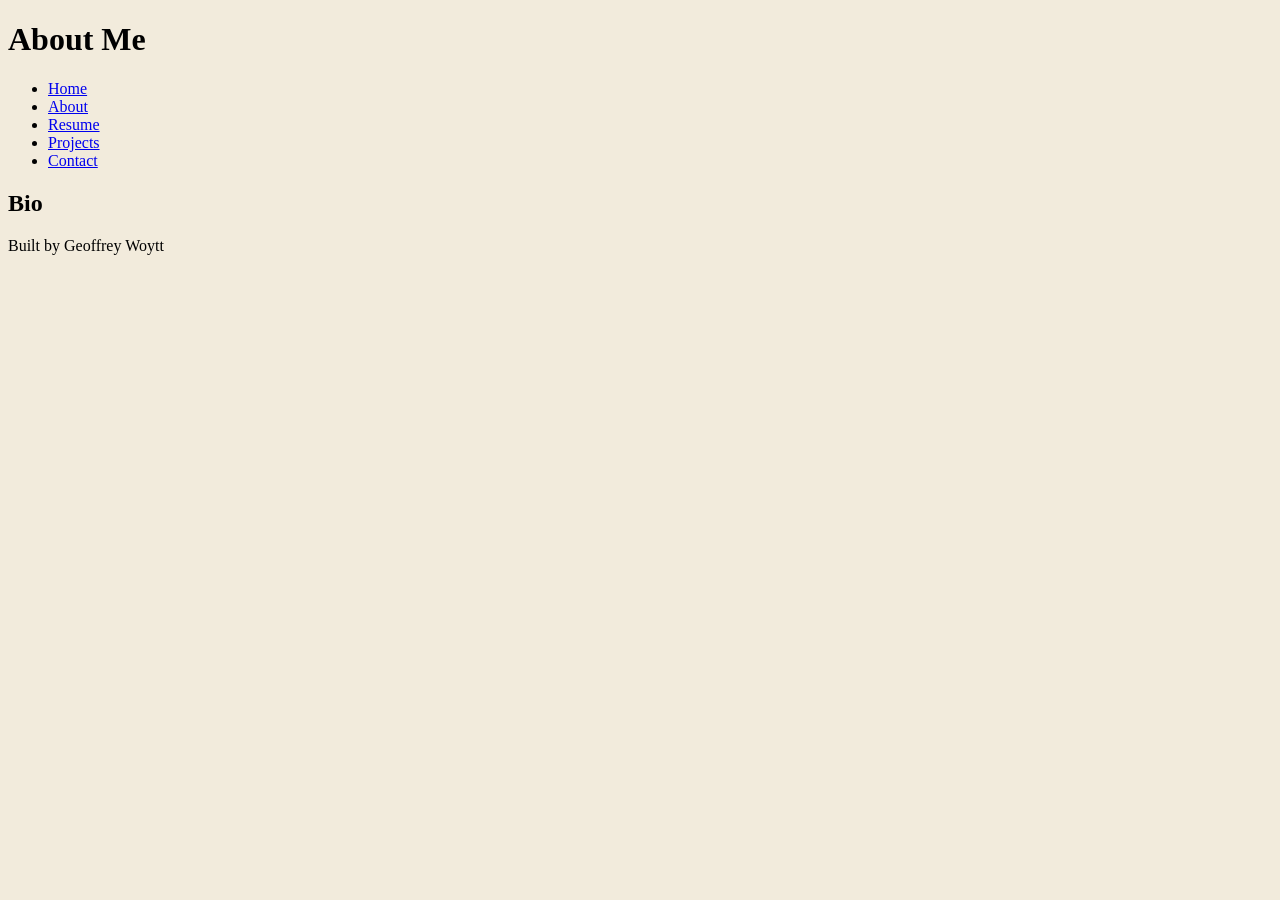
==== about.html @ 7e0a017f "Initialize GitHub portfolio Using the repo Geoff12889/myfirstportfolio as the launching point." ====
<!DOCTYPE html>
<html lang="en">
<head>
    <meta charset="UTF-8">
    <meta name="viewport" content="width=device-width, initial-scale=1.0">
    <link rel="stylesheet" href="./styles.css">
    <title>About Me</title>
</head>
<body>
    <header>
        <h1>About Me</h1>
    </header>
    <nav>
        <ul>
            <li><a href="./index.html">Home</a></li>
            <li><a href="./about.html">About</a></li>
            <li><a href="./resume.html">Resume</a></li>
            <li><a href="./projects.html">Projects</a></li>
            <li><a href="./contact.html">Contact</a></li>
        </ul>
    </nav>
    <main>
        <section>
            <h2>Bio</h2>
        </section>
    </main>
    <footer>
        <p>Built by Geoffrey Woytt</p>
    </footer>
</body>
</html>
---- styles.css ----
/* CSS by Geoffrey Woytt */

/* Color Palette

Theme extracted from
Clarimol — AI-Driven Drug Discovery Platform

By: Fulcrum Rocks Studio
https://www.behance.net/fulcrumrocks1

https://color.adobe.com/trends/Ui/ux

baby blue: #22B7F2
lime green: #ADD94E
yellow: #F2E307
gold: #F2CB05
light gray: #F2EBDC
*/

/* Color Theme Swatches in Hex */
.Clarimol-—-AI-Driven-Drug-Discovery-Platform-1-hex { color: #22B7F2; }
.Clarimol-—-AI-Driven-Drug-Discovery-Platform-2-hex { color: #ADD94E; }
.Clarimol-—-AI-Driven-Drug-Discovery-Platform-3-hex { color: #F2E307; }
.Clarimol-—-AI-Driven-Drug-Discovery-Platform-4-hex { color: #F2CB05; }
.Clarimol-—-AI-Driven-Drug-Discovery-Platform-5-hex { color: #F2EBDC; }

/* Color Theme Swatches in RGBA */
.Clarimol-—-AI-Driven-Drug-Discovery-Platform-1-rgba { color: rgba(33, 183, 242, 1); }
.Clarimol-—-AI-Driven-Drug-Discovery-Platform-2-rgba { color: rgba(172, 216, 78, 1); }
.Clarimol-—-AI-Driven-Drug-Discovery-Platform-3-rgba { color: rgba(242, 226, 7, 1); }
.Clarimol-—-AI-Driven-Drug-Discovery-Platform-4-rgba { color: rgba(242, 202, 4, 1); }
.Clarimol-—-AI-Driven-Drug-Discovery-Platform-5-rgba { color: rgba(242, 234, 220, 1); }

/* Color Theme Swatches in HSLA */
.Clarimol-—-AI-Driven-Drug-Discovery-Platform-1-hsla { color: hsla(196, 89, 54, 1); }
.Clarimol-—-AI-Driven-Drug-Discovery-Platform-2-hsla { color: hsla(78, 64, 57, 1); }
.Clarimol-—-AI-Driven-Drug-Discovery-Platform-3-hsla { color: hsla(56, 94, 48, 1); }
.Clarimol-—-AI-Driven-Drug-Discovery-Platform-4-hsla { color: hsla(50, 96, 48, 1); }
.Clarimol-—-AI-Driven-Drug-Discovery-Platform-5-hsla { color: hsla(39, 46, 90, 1); }

/* GLOBAL (base) MOBILE FIRST */
body {
    background-color: #F2EBDC;
}
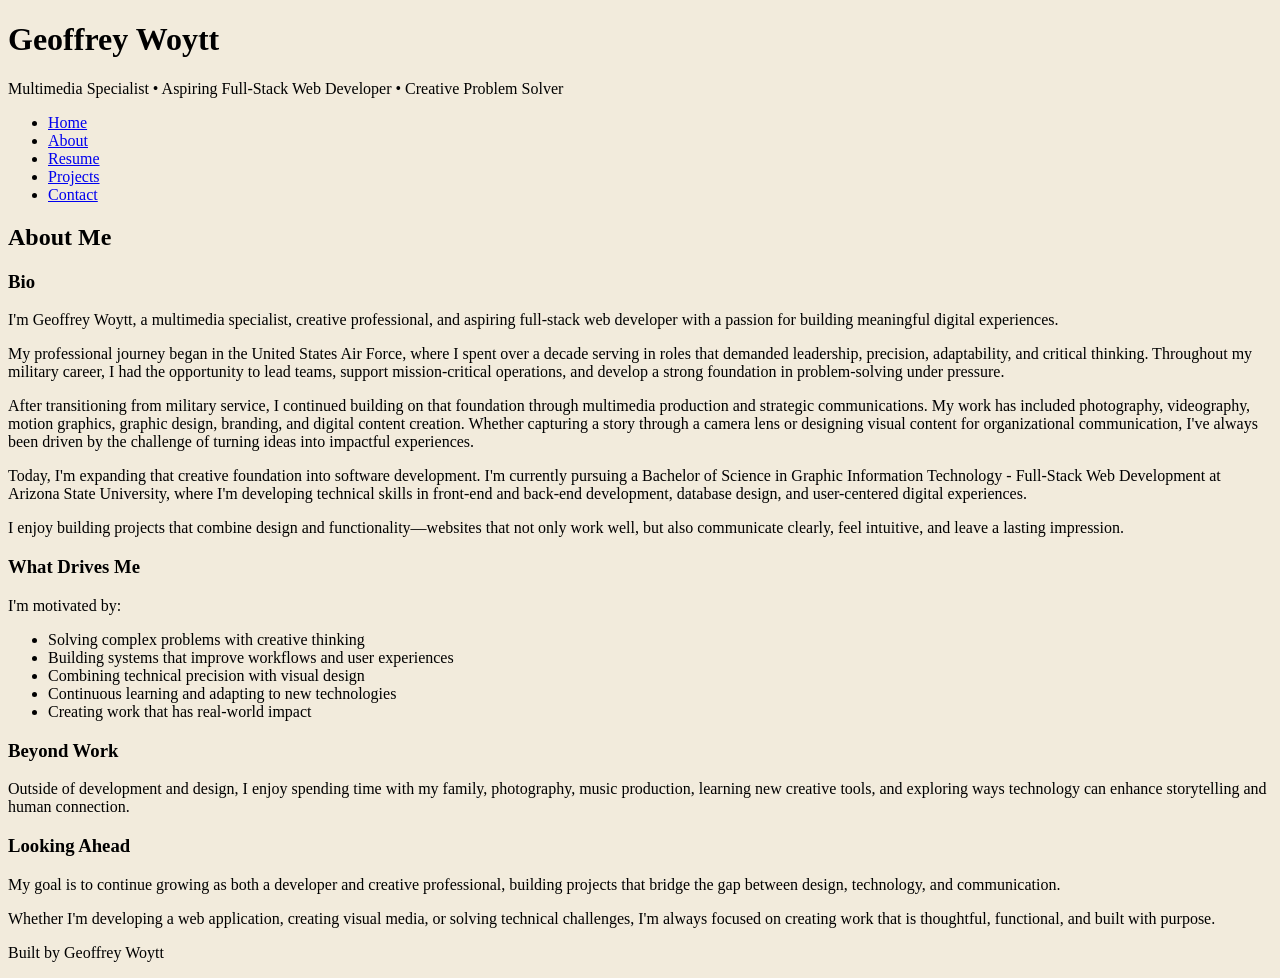
==== commit 5a194238: "Added content for the remaining pages" ====
--- a/about.html
+++ b/about.html
@@ -8,7 +8,8 @@
 </head>
 <body>
     <header>
-        <h1>About Me</h1>
+        <h1>Geoffrey Woytt</h1>
+        <p>Multimedia Specialist • Aspiring Full-Stack Web Developer • Creative Problem Solver</p>
     </header>
     <nav>
         <ul>
@@ -20,8 +21,34 @@
         </ul>
     </nav>
     <main>
+        <h2>About Me</h2>
         <section>
-            <h2>Bio</h2>
+            <h3>Bio</h3>
+            <p>I'm Geoffrey Woytt, a multimedia specialist, creative professional, and aspiring full-stack web developer with a passion for building meaningful digital experiences.</p>
+            <p>My professional journey began in the United States Air Force, where I spent over a decade serving in roles that demanded leadership, precision, adaptability, and critical thinking. Throughout my military career, I had the opportunity to lead teams, support mission-critical operations, and develop a strong foundation in problem-solving under pressure.</p>
+            <p>After transitioning from military service, I continued building on that foundation through multimedia production and strategic communications. My work has included photography, videography, motion graphics, graphic design, branding, and digital content creation. Whether capturing a story through a camera lens or designing visual content for organizational communication, I've always been driven by the challenge of turning ideas into impactful experiences.</p>
+            <p>Today, I'm expanding that creative foundation into software development. I'm currently pursuing a Bachelor of Science in Graphic Information Technology - Full-Stack Web Development at Arizona State University, where I'm developing technical skills in front-end and back-end development, database design, and user-centered digital experiences.</p>
+            <p>I enjoy building projects that combine design and functionality—websites that not only work well, but also communicate clearly, feel intuitive, and leave a lasting impression.</p>
+        </section>
+        <section>
+            <h3>What Drives Me</h3>
+            <p>I'm motivated by:</p>
+            <ul>
+                <li>Solving complex problems with creative thinking</li>
+                <li>Building systems that improve workflows and user experiences</li>
+                <li>Combining technical precision with visual design</li>
+                <li>Continuous learning and adapting to new technologies</li>
+                <li>Creating work that has real-world impact</li>
+            </ul>
+        </section>
+        <section>
+            <h3>Beyond Work</h3>
+            <p>Outside of development and design, I enjoy spending time with my family, photography, music production, learning new creative tools, and exploring ways technology can enhance storytelling and human connection.</p>
+        </section>
+        <section>
+            <h3>Looking Ahead</h3>
+            <p>My goal is to continue growing as both a developer and creative professional, building projects that bridge the gap between design, technology, and communication.</p>
+            <p>Whether I'm developing a web application, creating visual media, or solving technical challenges, I'm always focused on creating work that is thoughtful, functional, and built with purpose.</p>
         </section>
     </main>
     <footer>
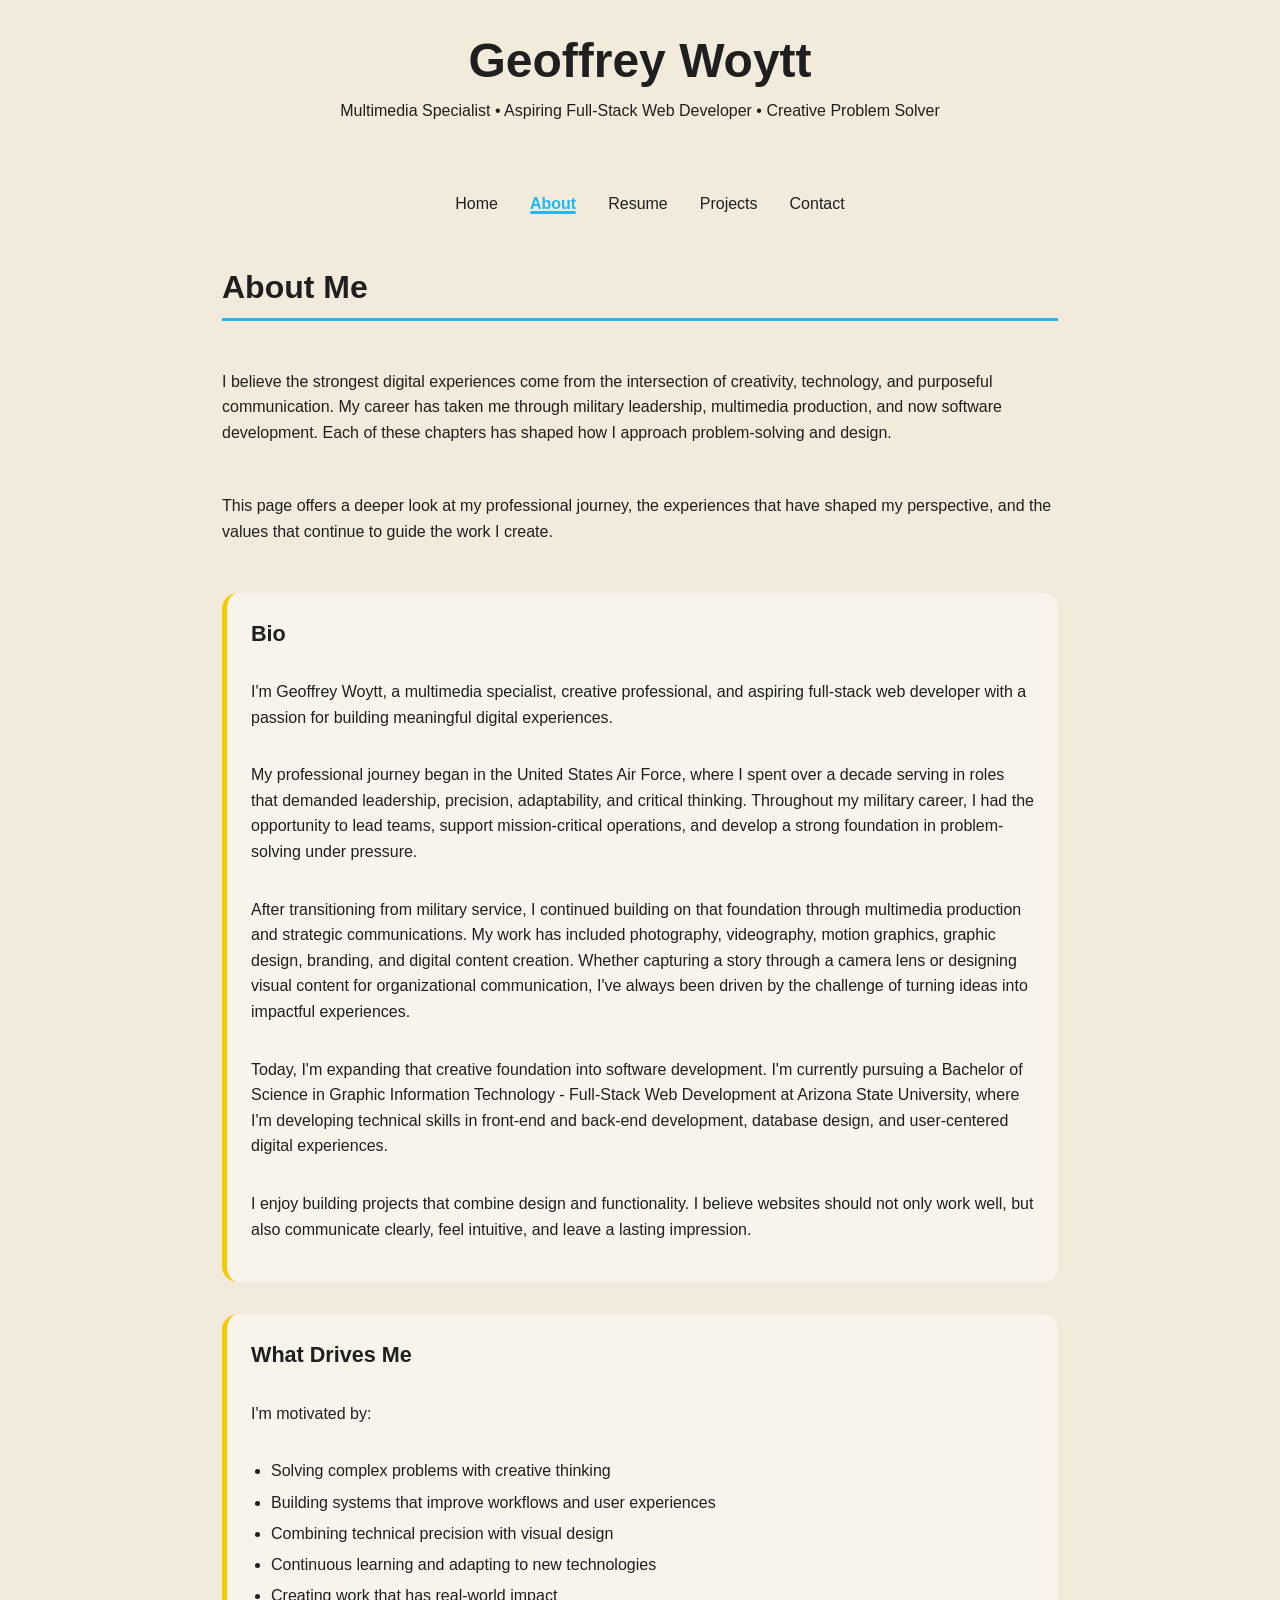
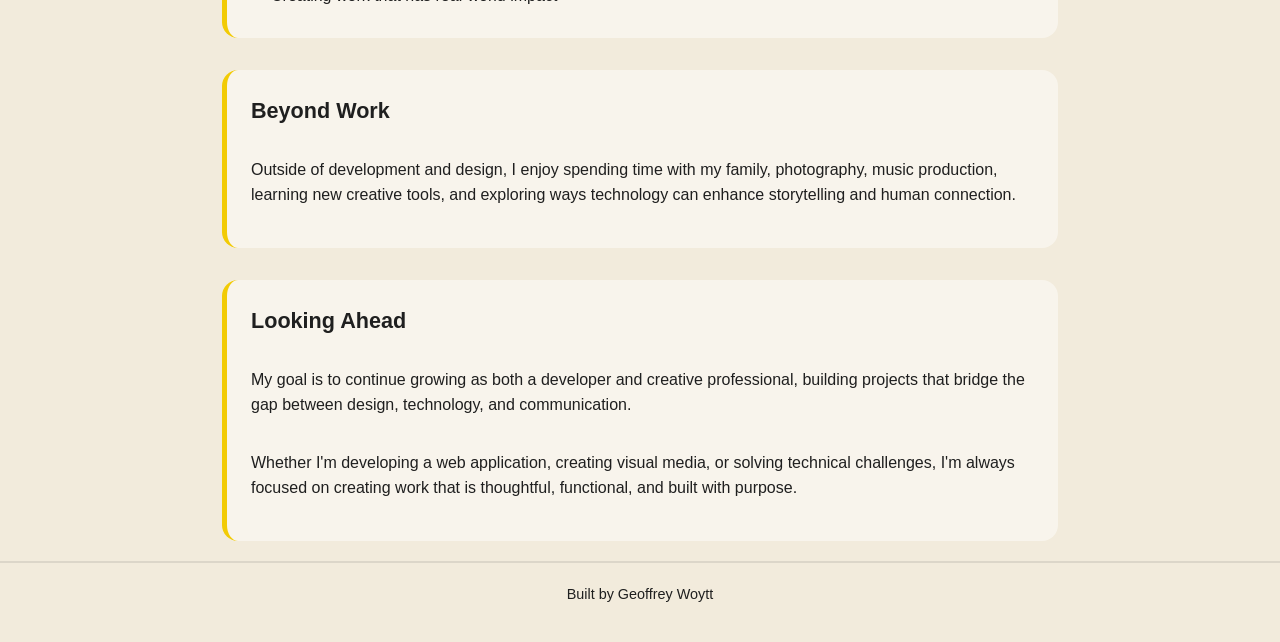
==== commit b8861823: "Final updates to build Renamed styles.css to style.css Corrected HTML Finished CSS styling Updated R" ====
--- a/about.html
+++ b/about.html
@@ -3,7 +3,7 @@
 <head>
     <meta charset="UTF-8">
     <meta name="viewport" content="width=device-width, initial-scale=1.0">
-    <link rel="stylesheet" href="./styles.css">
+    <link rel="stylesheet" href="./style.css">
     <title>About Me</title>
 </head>
 <body>
@@ -14,7 +14,7 @@
     <nav>
         <ul>
             <li><a href="./index.html">Home</a></li>
-            <li><a href="./about.html">About</a></li>
+            <li><a href="./about.html" class="active">About</a></li>
             <li><a href="./resume.html">Resume</a></li>
             <li><a href="./projects.html">Projects</a></li>
             <li><a href="./contact.html">Contact</a></li>
@@ -22,13 +22,15 @@
     </nav>
     <main>
         <h2>About Me</h2>
+        <p>I believe the strongest digital experiences come from the intersection of creativity, technology, and purposeful communication. My career has taken me through military leadership, multimedia production, and now software development. Each of these chapters has shaped how I approach problem-solving and design.</p>
+        <p>This page offers a deeper look at my professional journey, the experiences that have shaped my perspective, and the values that continue to guide the work I create.</p>
         <section>
             <h3>Bio</h3>
             <p>I'm Geoffrey Woytt, a multimedia specialist, creative professional, and aspiring full-stack web developer with a passion for building meaningful digital experiences.</p>
             <p>My professional journey began in the United States Air Force, where I spent over a decade serving in roles that demanded leadership, precision, adaptability, and critical thinking. Throughout my military career, I had the opportunity to lead teams, support mission-critical operations, and develop a strong foundation in problem-solving under pressure.</p>
             <p>After transitioning from military service, I continued building on that foundation through multimedia production and strategic communications. My work has included photography, videography, motion graphics, graphic design, branding, and digital content creation. Whether capturing a story through a camera lens or designing visual content for organizational communication, I've always been driven by the challenge of turning ideas into impactful experiences.</p>
             <p>Today, I'm expanding that creative foundation into software development. I'm currently pursuing a Bachelor of Science in Graphic Information Technology - Full-Stack Web Development at Arizona State University, where I'm developing technical skills in front-end and back-end development, database design, and user-centered digital experiences.</p>
-            <p>I enjoy building projects that combine design and functionality—websites that not only work well, but also communicate clearly, feel intuitive, and leave a lasting impression.</p>
+            <p>I enjoy building projects that combine design and functionality. I believe websites should not only work well, but also communicate clearly, feel intuitive, and leave a lasting impression.</p>
         </section>
         <section>
             <h3>What Drives Me</h3>
--- a/style.css
+++ b/style.css
@@ -0,0 +1,269 @@
+/* CSS by Geoffrey Woytt */
+
+/* Color Palette
+#22B7F2
+#ADD94E
+#F2E307
+#F2CB05
+#F2EBDC
+*/
+
+/* GLOBAL (base) MOBILE FIRST */
+* {
+    margin: 0;
+    padding: 0;
+    box-sizing: border-box;
+}
+
+body {
+    min-height: 100vh;
+    background-color: #F2EBDC;
+    color: #1F1F1F;
+    font-family: 'Poppins', sans-serif;
+    font-size: 16px;
+    font-weight: 400;
+    line-height: 1.6;
+    /* Mobile-first grid layout */
+    display: grid;
+    grid-template-rows: auto auto 1fr auto;
+    grid-template-areas:
+        "header"
+        "nav"
+        "main"
+        "footer";
+}
+
+a {
+    color: #22B7F2;
+    text-decoration: none;
+    font-weight: 500;
+}
+
+a:hover, a:focus {
+    color: #F2CB05;
+    text-decoration: underline;
+    text-underline-offset: 0.2rem;
+}
+
+header {
+    grid-area: header;
+}
+
+nav {
+    grid-area: nav;
+}
+
+main {
+    grid-area: main;
+}
+
+footer {
+    grid-area: footer;
+}
+
+header, nav, main, footer {
+    padding: 1.25rem;
+}
+
+h1 {
+    font-size: 2.25rem;
+    font-weight: 700;
+    line-height: 1.2;
+    margin-bottom: 0.5rem;
+}
+
+h2 {
+    font-size: 1.75rem;
+    font-weight: 600;
+    margin-bottom: 1rem;
+    /* Underline */
+    border-bottom: 3px solid #22B7F2;
+    display: inline-block;
+    padding-bottom: 0.25rem;
+}
+
+h3 {
+    font-size: 1.35rem;
+    font-weight: 600;
+    margin-bottom: 0.75rem;
+}
+
+h4 {
+    font-size: 1rem;
+    font-weight: 500;
+    text-transform: uppercase;
+    letter-spacing: 0.08em;
+    color: #22B7F2;
+    margin-bottom: 0.5rem;
+}
+
+h4 a {
+    color: #1F1F1F;
+    text-decoration: none;
+}
+
+h4 a:hover, h4 a:focus {
+    color: #22B7F2;
+    text-decoration: underline;
+    text-underline-offset: 0.25rem;
+}
+
+p {
+    margin-bottom: 1rem;
+}
+
+p a {
+    color: #22B7F2;
+    font-weight: 500;
+}
+
+ul {
+    padding-left: 1.25rem;
+}
+
+header {
+    text-align: center;
+    padding-top: 2rem;
+    padding-bottom: 2rem;
+}
+
+header p {
+    font-weight: 500;
+}
+
+nav ul {
+    list-style: none;
+    display: flex;
+    flex-direction: column;
+    gap: 0.75rem;
+    align-items: center;
+}
+
+nav a {
+    text-decoration: none;
+    color: #1F1F1F;
+    font-weight: 500;
+}
+
+nav a:hover, nav a:focus {
+    color: #22B7F2;
+    text-decoration: none;
+    position: relative;
+}
+
+nav a:hover::after, nav a:focus::after {
+    content: "";
+    position: absolute;
+    left: 0;
+    bottom: -0.1rem;
+    width: 100%;
+    height: 2px;
+    background-color: #22B7F2;
+    border-radius: 999px;
+}
+
+nav a.active {
+    color: #22B7F2;
+    font-weight: 600;
+    position: relative;
+}
+
+nav a.active::after {
+    content: "";
+    position: absolute;
+    left: 0;
+    bottom: -0.1rem;
+    width: 100%;
+    height: 3px;
+    background-color: #22B7F2;
+    border-radius: 999px;
+}
+
+main {
+    max-width: 900px;
+    width: 100%;
+    margin: 0 auto;
+    display: grid;
+    gap: 2rem;
+}
+
+main > section {
+    display: grid;
+    gap: 1rem;
+    background-color: rgba(255, 255, 255, 0.45);
+    border-left: 5px solid #F2CB05;
+    padding: 1.5rem;
+    border-radius: 16px;
+}
+
+main > section > section {
+    display: grid;
+    gap: 0.5rem;
+    background-color: transparent;
+    border-left: none;
+    padding: 0;
+    border-radius: 0;
+}
+
+main > section > section + section {
+    border-top: 1px solid rgba(31, 31, 31, 0.12);
+    padding-top: 1rem;
+}
+
+li {
+    margin-bottom: 0.35rem;
+}
+
+.skill-list {
+    list-style: none;
+    padding-left: 0;
+    display: flex;
+    flex-wrap: wrap;
+    gap: 0.75rem;
+}
+
+.skill-list li {
+    background-color: #ADD94E;
+    padding: 0.5rem 0.85rem;
+    border-radius: 999px;
+    font-size: 0.9rem;
+    font-weight: 500;
+    margin-bottom: 0;
+}
+
+footer {
+    text-align: center;
+    font-size: 0.9rem;
+    border-top: 2px solid rgba(31, 31, 31, 0.1);
+}
+
+/* Media query for desktop/tablet responsive web design */
+@media (min-width: 768px) {
+
+    body {
+        grid-template-areas:
+            "header"
+            "nav"
+            "main"
+            "footer";
+    }
+
+    header, nav, main, footer {
+        padding-left: 2rem;
+        padding-right: 2rem;
+    }
+
+    h1 {
+        font-size: 3rem;
+    }
+
+    h2 {
+        font-size: 2rem;
+    }
+
+    nav ul {
+        flex-direction: row;
+        justify-content: center;
+        gap: 2rem;
+    }
+}
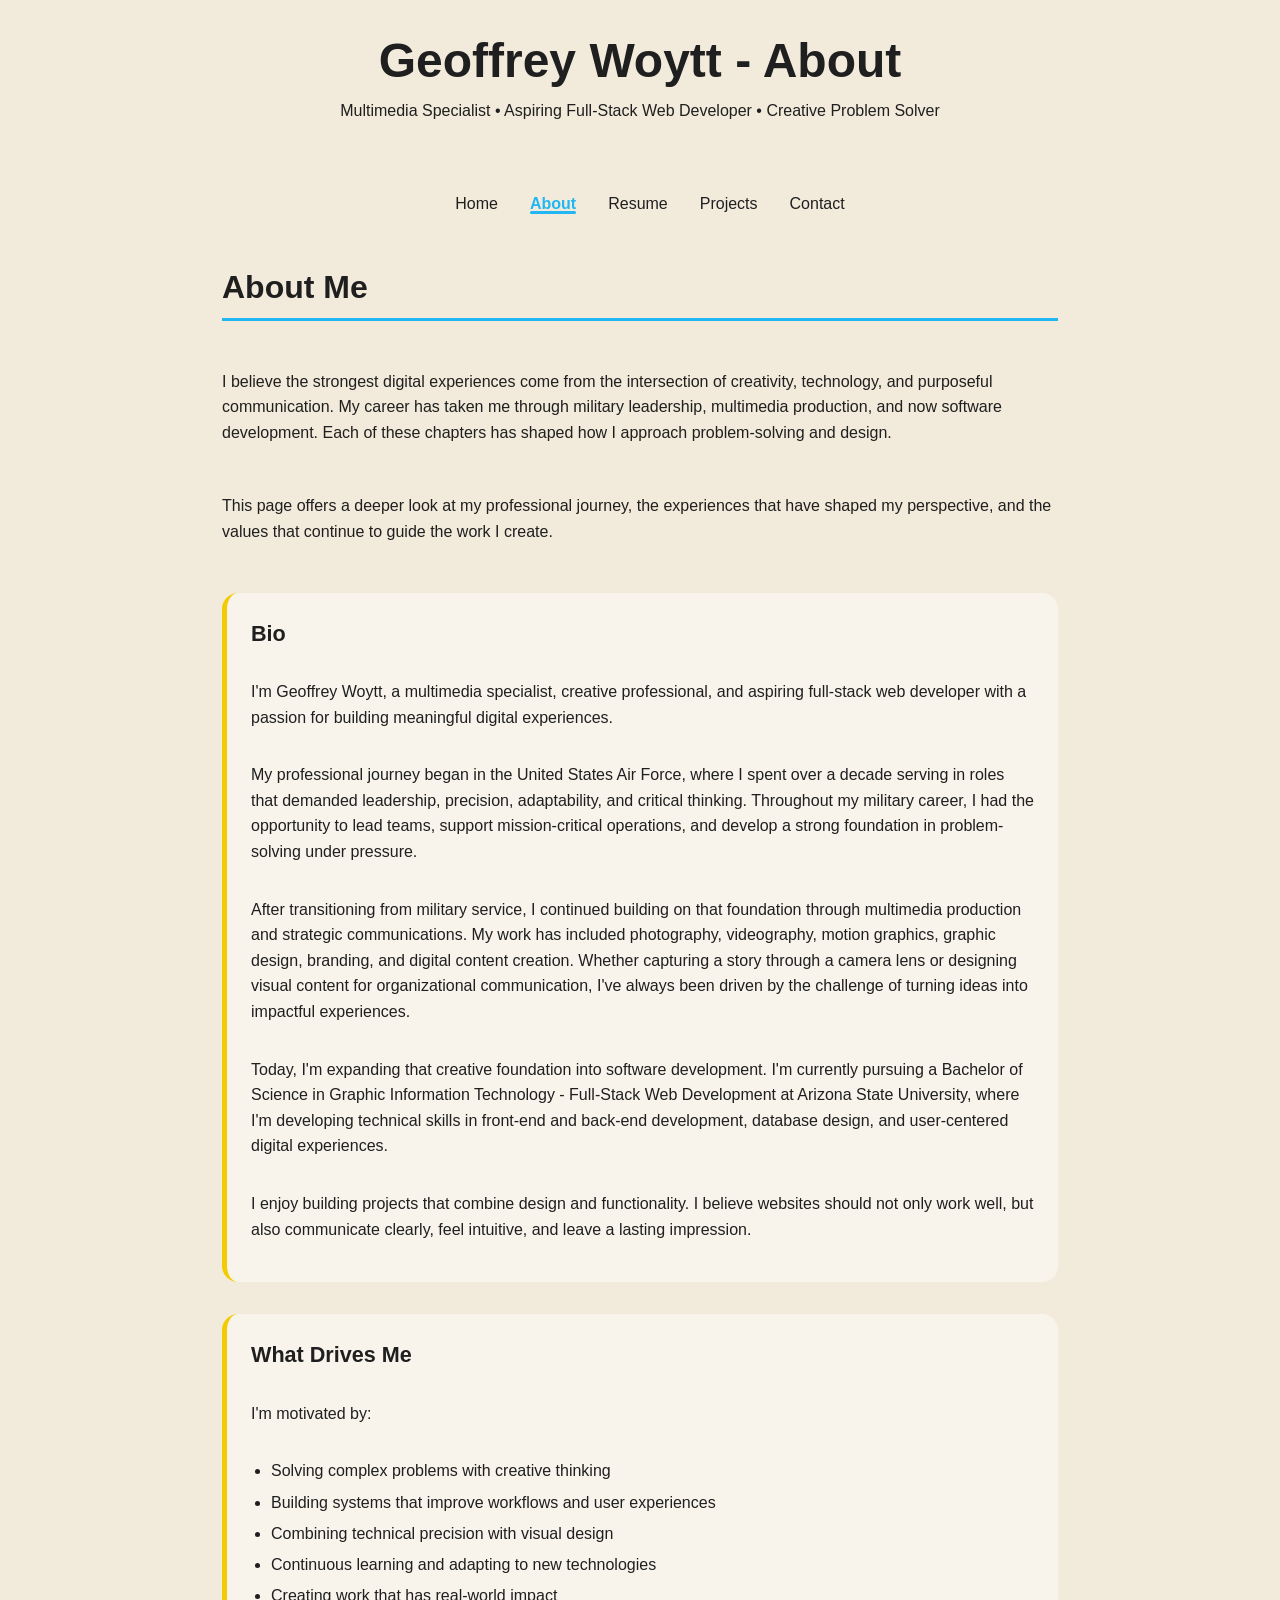
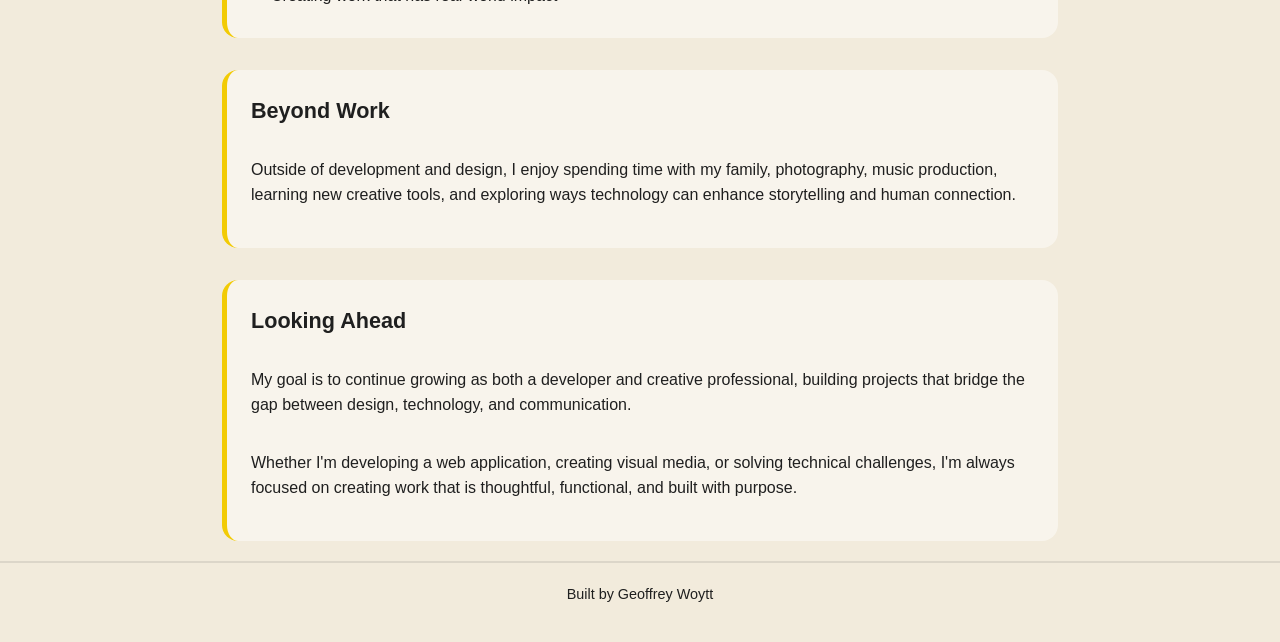
==== commit a17ddc76: "Updated title elements" ====
--- a/about.html
+++ b/about.html
@@ -8,7 +8,7 @@
 </head>
 <body>
     <header>
-        <h1>Geoffrey Woytt</h1>
+        <h1>Geoffrey Woytt - About</h1>
         <p>Multimedia Specialist • Aspiring Full-Stack Web Developer • Creative Problem Solver</p>
     </header>
     <nav>
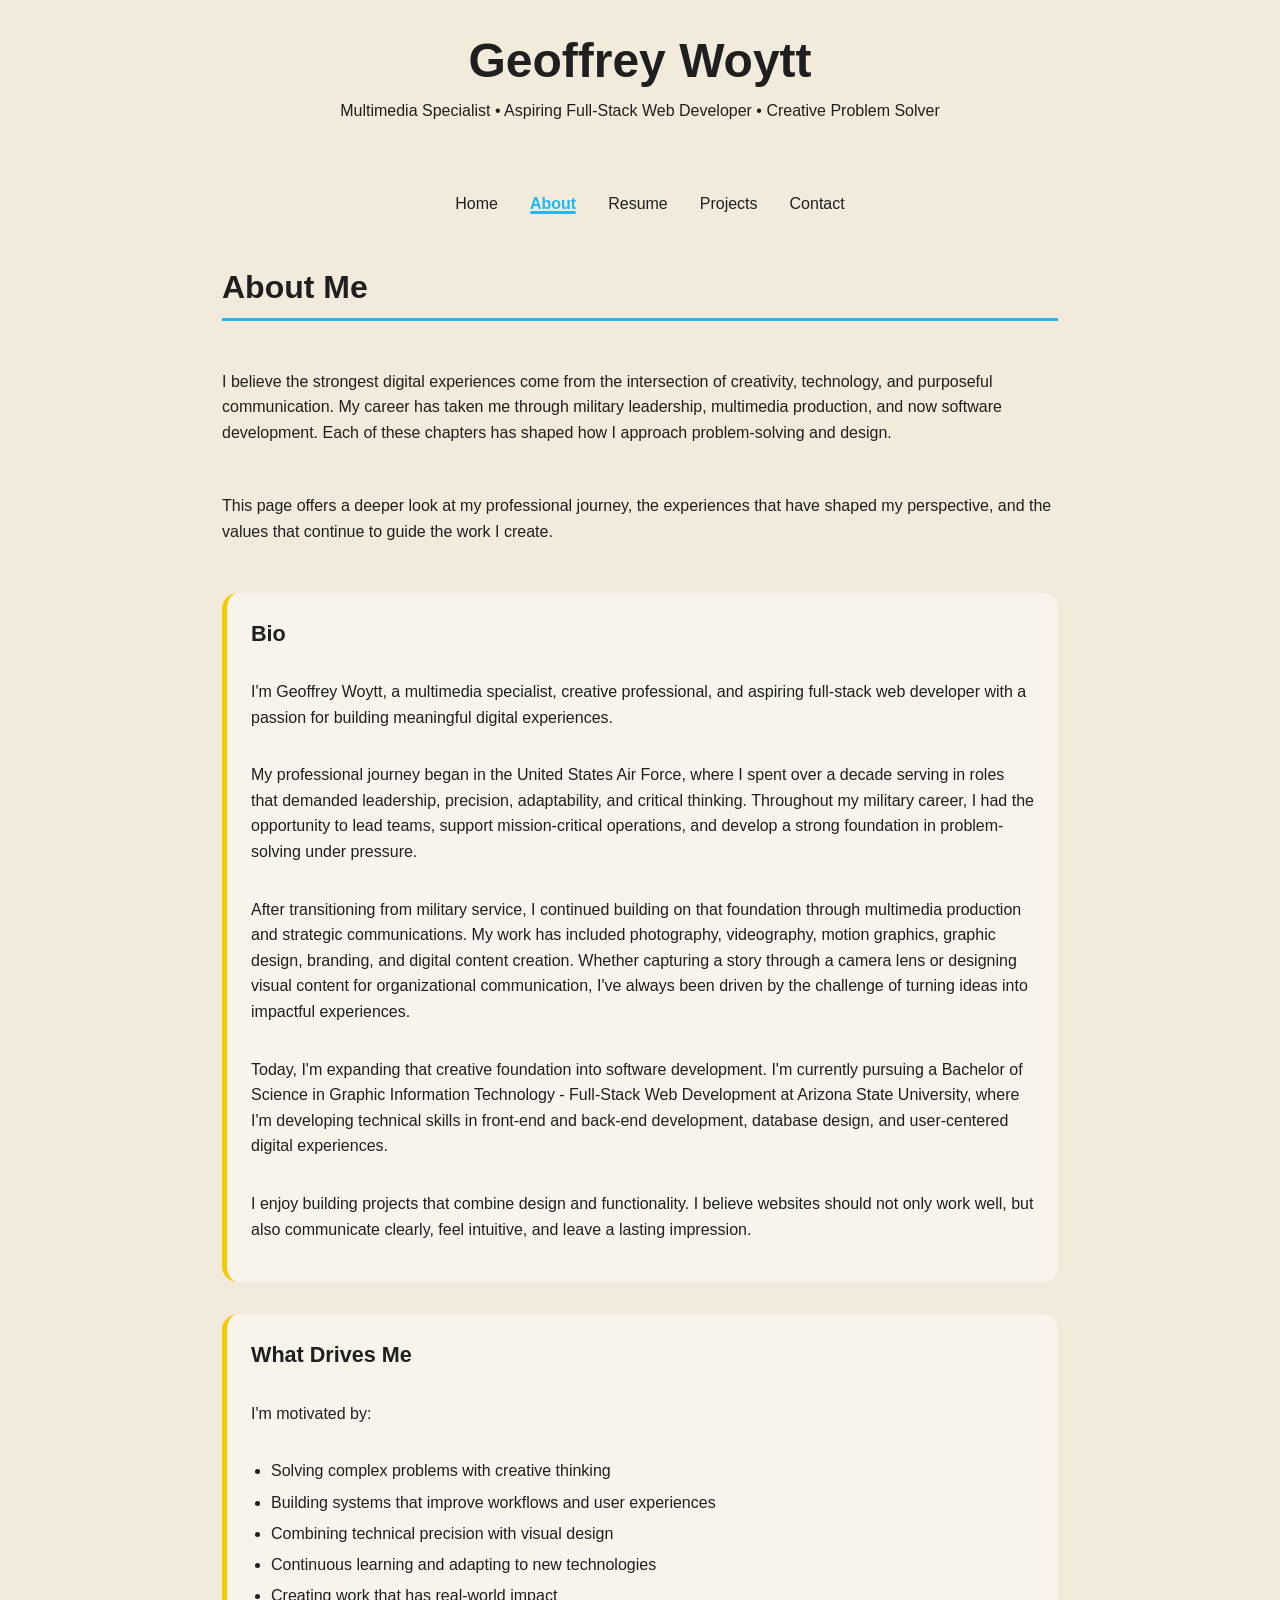
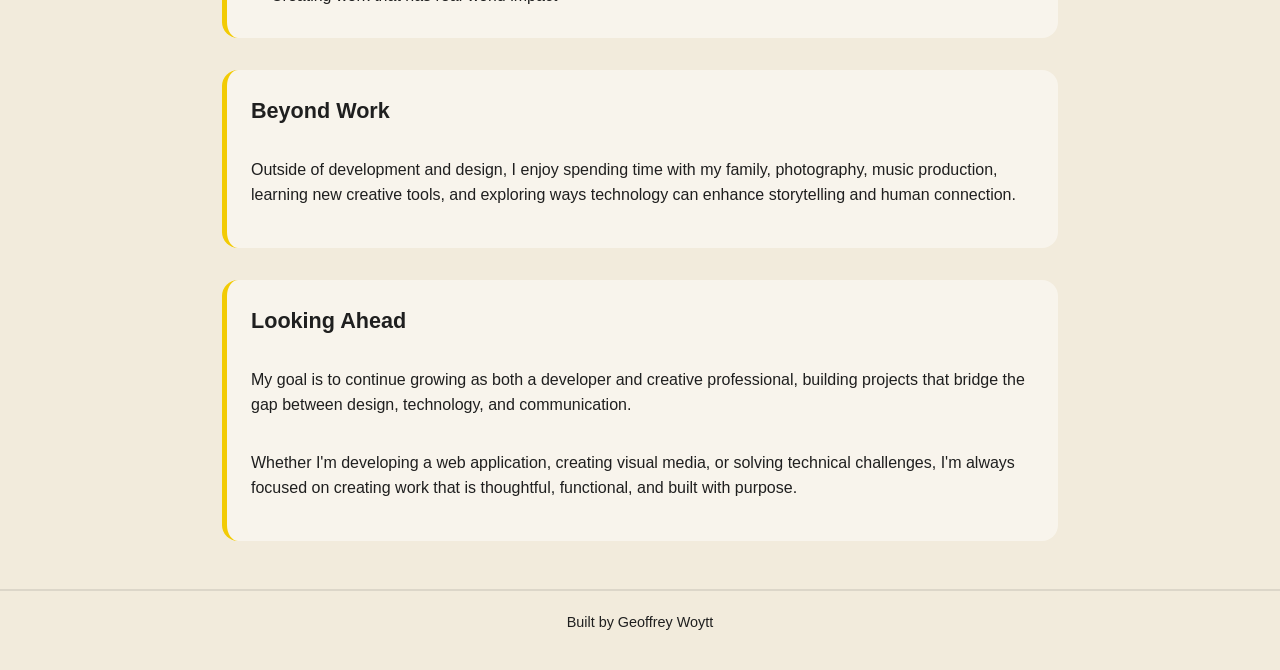
==== commit 11299e14: "Fixed incorrect page H1/Title tags Previously, I mistakenly updated the H1 tags instead of the Title" ====
--- a/about.html
+++ b/about.html
@@ -4,11 +4,11 @@
     <meta charset="UTF-8">
     <meta name="viewport" content="width=device-width, initial-scale=1.0">
     <link rel="stylesheet" href="./style.css">
-    <title>About Me</title>
+    <title>Geoffrey Woytt - About</title>
 </head>
 <body>
     <header>
-        <h1>Geoffrey Woytt - About</h1>
+        <h1>Geoffrey Woytt</h1>
         <p>Multimedia Specialist • Aspiring Full-Stack Web Developer • Creative Problem Solver</p>
     </header>
     <nav>
--- a/style.css
+++ b/style.css
@@ -143,12 +143,12 @@
     text-decoration: none;
     color: #1F1F1F;
     font-weight: 500;
+    position: relative;
 }
 
 nav a:hover, nav a:focus {
     color: #22B7F2;
     text-decoration: none;
-    position: relative;
 }
 
 nav a:hover::after, nav a:focus::after {
@@ -185,6 +185,7 @@
     margin: 0 auto;
     display: grid;
     gap: 2rem;
+    padding-bottom: 3rem;
 }
 
 main > section {
@@ -239,31 +240,22 @@
 
 /* Media query for desktop/tablet responsive web design */
 @media (min-width: 768px) {
-
-    body {
-        grid-template-areas:
-            "header"
-            "nav"
-            "main"
-            "footer";
-    }
-
     header, nav, main, footer {
-        padding-left: 2rem;
-        padding-right: 2rem;
-    }
-
-    h1 {
-        font-size: 3rem;
-    }
-
-    h2 {
-        font-size: 2rem;
-    }
-
-    nav ul {
-        flex-direction: row;
-        justify-content: center;
-        gap: 2rem;
-    }
+            padding-left: 2rem;
+            padding-right: 2rem;
+        }
+
+        h1 {
+            font-size: 3rem;
+        }
+
+        h2 {
+            font-size: 2rem;
+        }
+
+        nav ul {
+            flex-direction: row;
+            justify-content: center;
+            gap: 2rem;
+        }
 }
